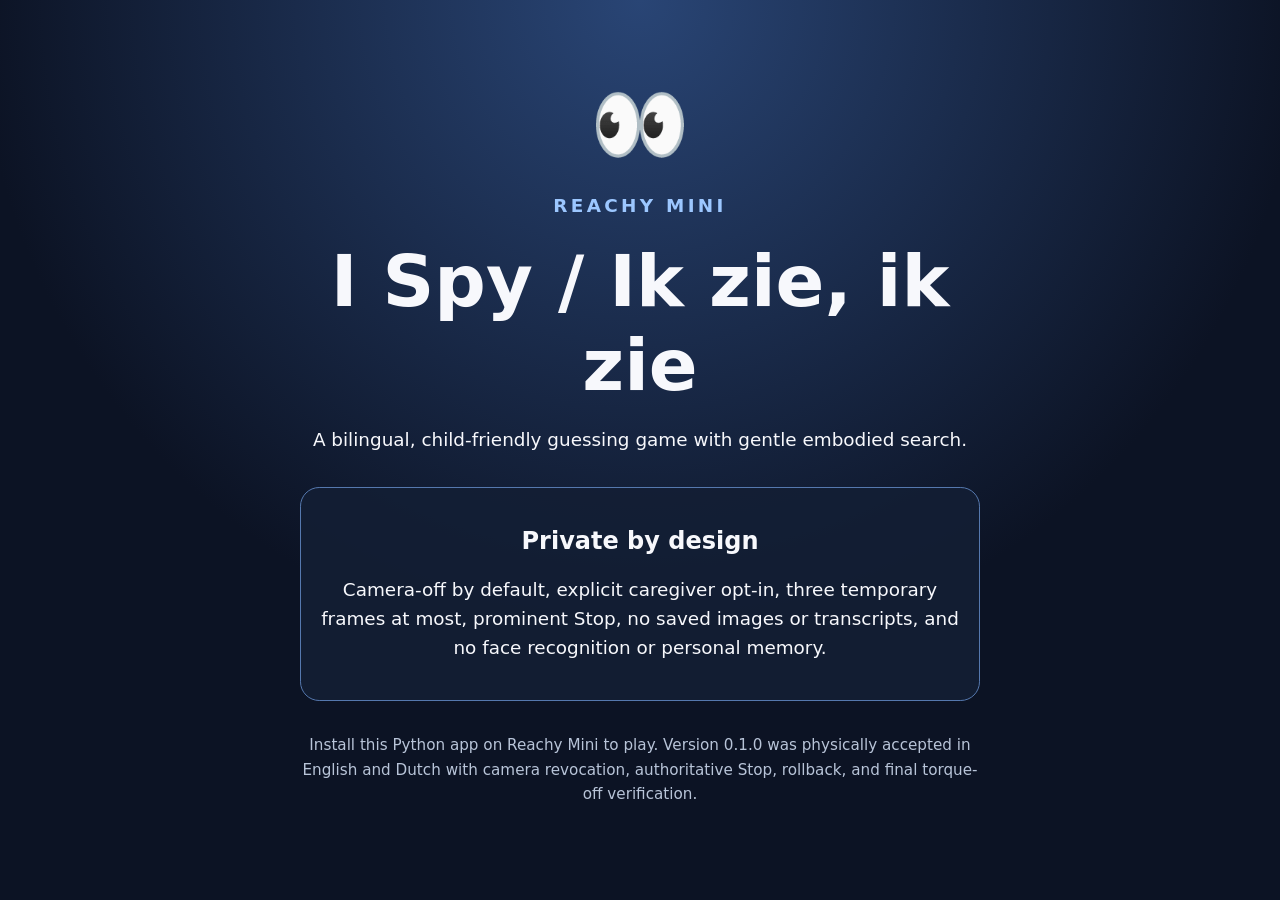
==== index.html @ d74400fb "feat: publish standalone Reachy Mini I Spy" ====
<!doctype html>
<html lang="en">
<head>
  <meta charset="utf-8">
  <meta name="viewport" content="width=device-width, initial-scale=1">
  <title>Reachy Mini I Spy</title>
  <link rel="stylesheet" href="style.css">
</head>
<body>
  <main>
    <span class="eyes">👀</span>
    <p class="eyebrow">Reachy Mini</p>
    <h1>I Spy / Ik zie, ik zie</h1>
    <p>A bilingual, child-friendly guessing game with gentle embodied search.</p>
    <section>
      <h2>Private by design</h2>
      <p>Camera-off by default, explicit caregiver opt-in, three temporary frames at most, prominent Stop, no saved images or transcripts, and no face recognition or personal memory.</p>
    </section>
    <p class="note">Install this Python app on Reachy Mini to play. Version 0.1.0 was physically accepted in English and Dutch with camera revocation, authoritative Stop, rollback, and final torque-off verification.</p>
  </main>
</body>
</html>
---- style.css ----
:root { font-family: Inter, system-ui, sans-serif; color: #f7f8fc; background: #0c1324; }
body { margin: 0; min-height: 100vh; display: grid; place-items: center; background: radial-gradient(circle at top, #294575, #0c1324 60%); }
main { width: min(90%, 680px); padding: 3rem 1rem; text-align: center; }
.eyes { font-size: 5rem; }
.eyebrow { color: #9cc7ff; text-transform: uppercase; letter-spacing: .18em; font-weight: 800; }
h1 { font-size: clamp(2.4rem, 8vw, 4.5rem); margin: .3rem 0 1rem; }
p { font-size: 1.15rem; line-height: 1.6; }
section { margin: 2rem 0; padding: 1.2rem; border: 1px solid #5578ae; border-radius: 1.2rem; background: #131e35dd; }
.note { color: #b8c4d8; font-size: .95rem; }
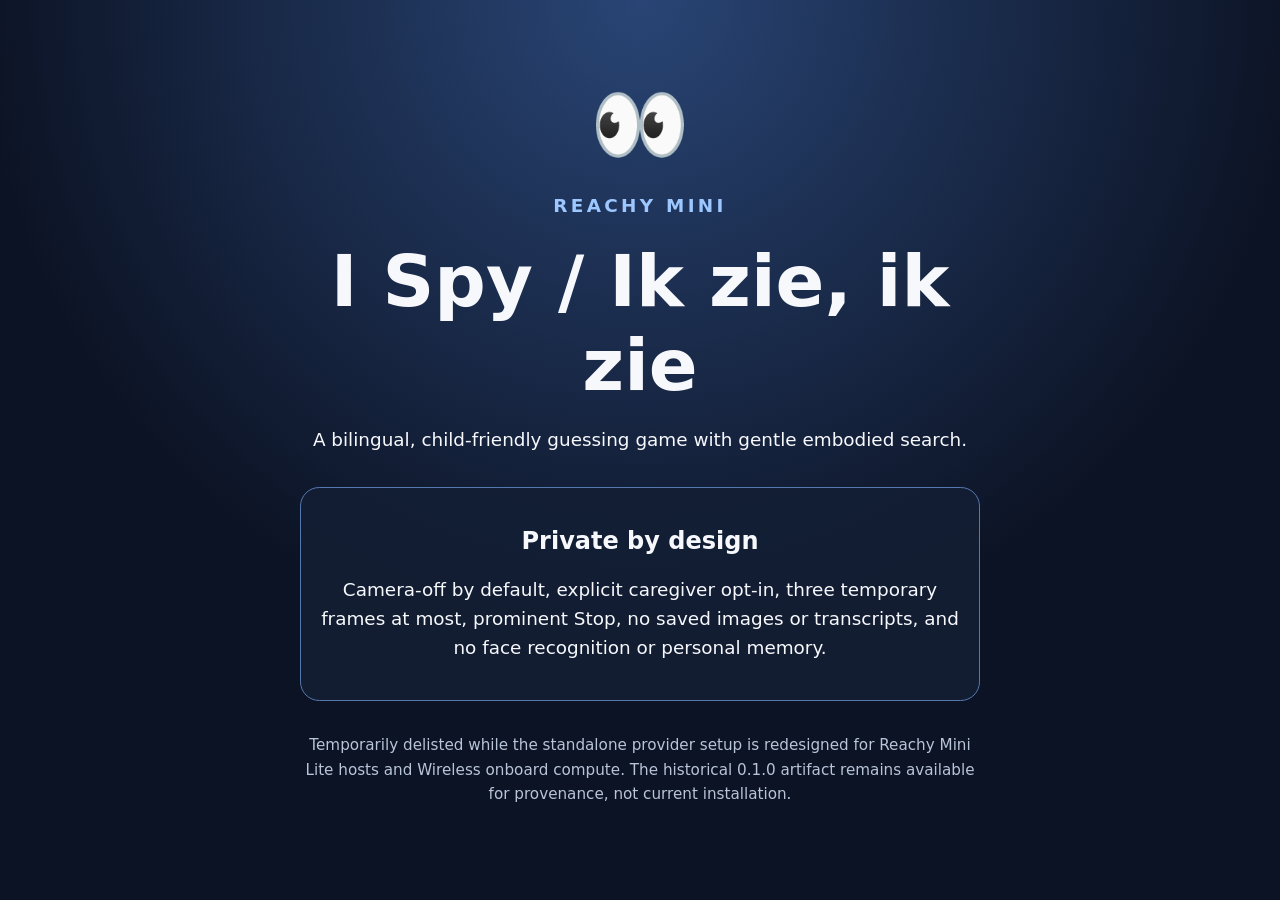
==== commit 7ebf73eb: "feat: make I Spy providers self-contained" ====
--- a/index.html
+++ b/index.html
@@ -16,7 +16,7 @@
       <h2>Private by design</h2>
       <p>Camera-off by default, explicit caregiver opt-in, three temporary frames at most, prominent Stop, no saved images or transcripts, and no face recognition or personal memory.</p>
     </section>
-    <p class="note">Install this Python app on Reachy Mini to play. Version 0.1.0 was physically accepted in English and Dutch with camera revocation, authoritative Stop, rollback, and final torque-off verification.</p>
+    <p class="note">Temporarily delisted while the standalone provider setup is redesigned for Reachy Mini Lite hosts and Wireless onboard compute. The historical 0.1.0 artifact remains available for provenance, not current installation.</p>
   </main>
 </body>
 </html>
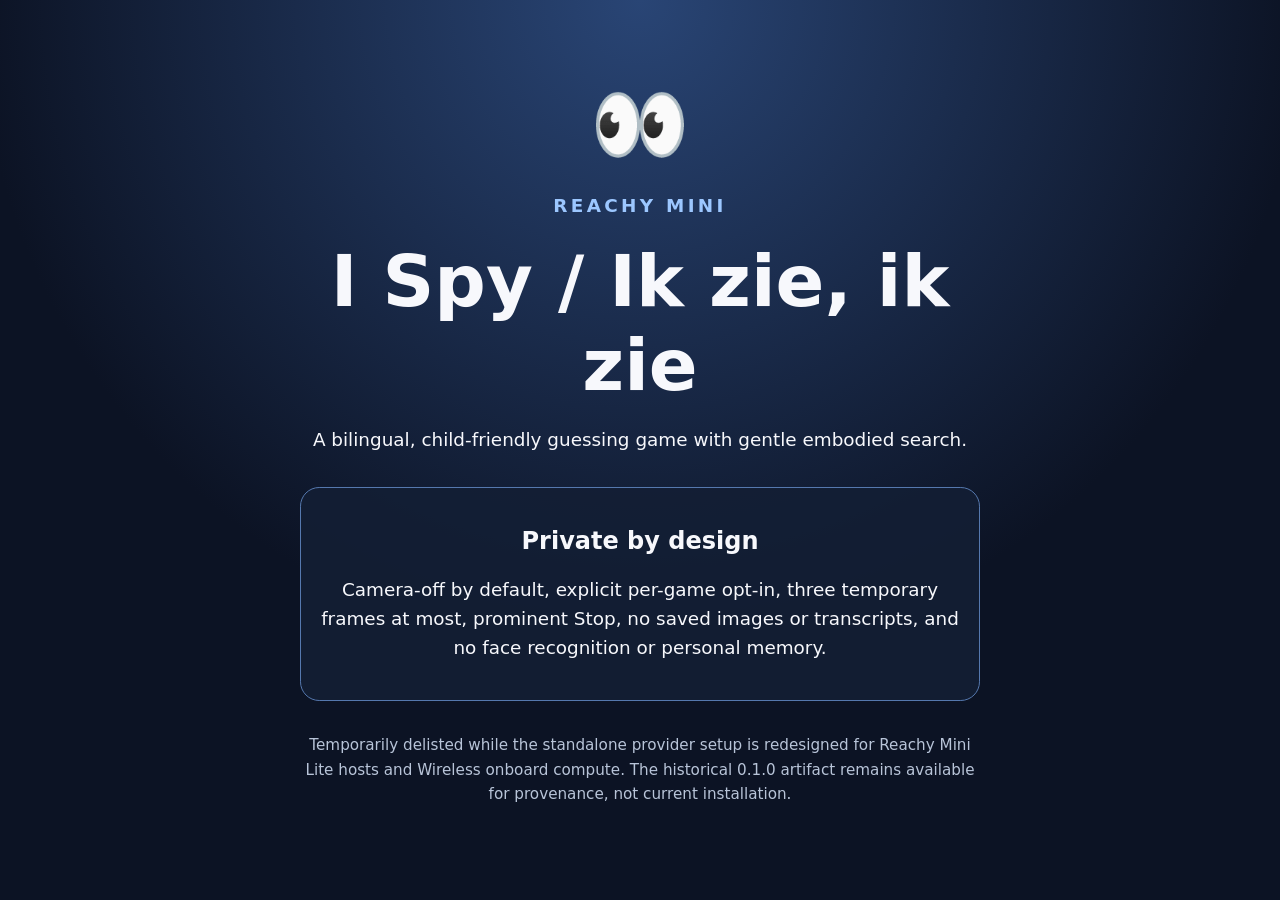
==== commit 5962d351: "refactor: remove caregiver auth flow" ====
--- a/index.html
+++ b/index.html
@@ -14,7 +14,7 @@
     <p>A bilingual, child-friendly guessing game with gentle embodied search.</p>
     <section>
       <h2>Private by design</h2>
-      <p>Camera-off by default, explicit caregiver opt-in, three temporary frames at most, prominent Stop, no saved images or transcripts, and no face recognition or personal memory.</p>
+      <p>Camera-off by default, explicit per-game opt-in, three temporary frames at most, prominent Stop, no saved images or transcripts, and no face recognition or personal memory.</p>
     </section>
     <p class="note">Temporarily delisted while the standalone provider setup is redesigned for Reachy Mini Lite hosts and Wireless onboard compute. The historical 0.1.0 artifact remains available for provenance, not current installation.</p>
   </main>
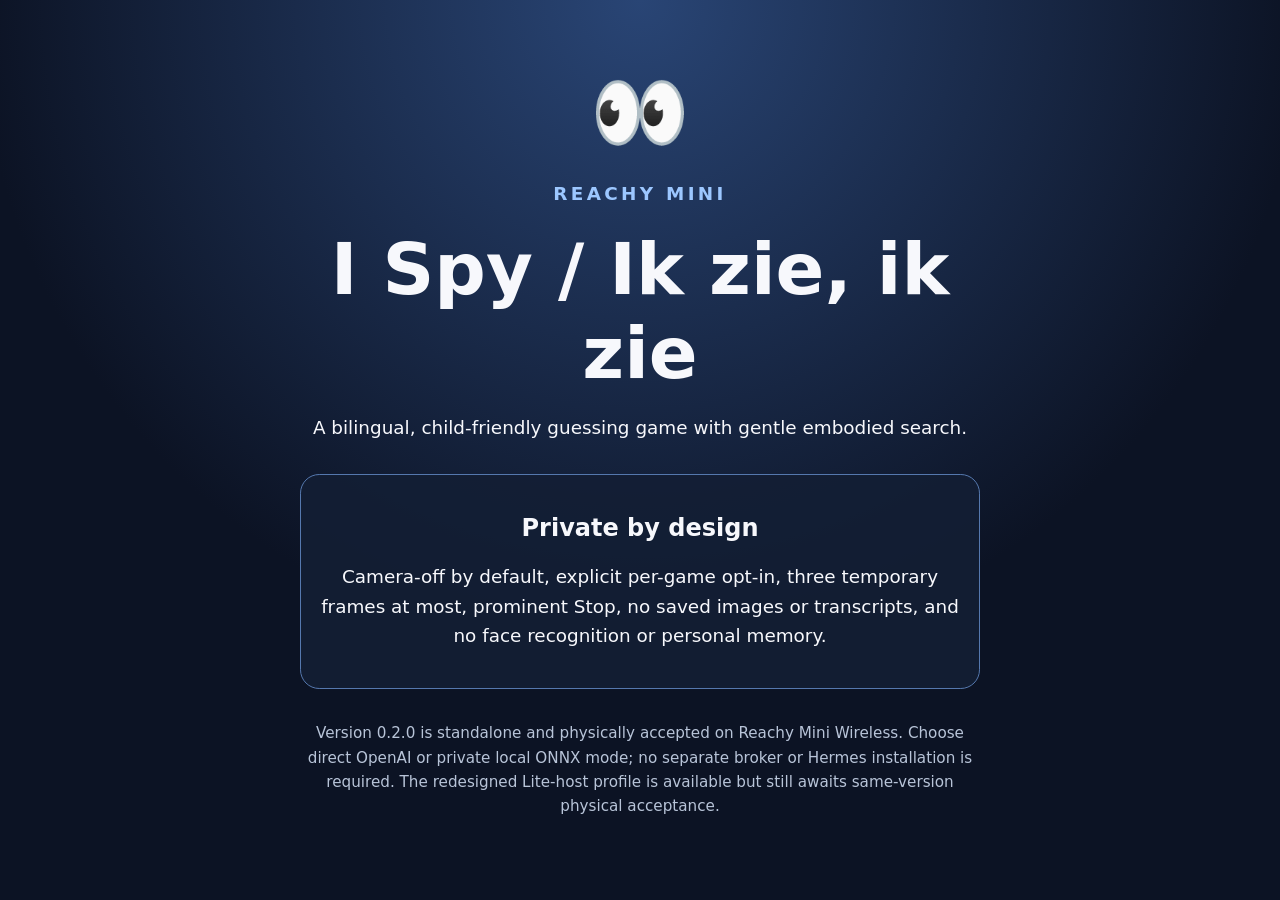
==== commit d76aab0d: "release: prepare standalone 0.2.0" ====
--- a/index.html
+++ b/index.html
@@ -16,7 +16,7 @@
       <h2>Private by design</h2>
       <p>Camera-off by default, explicit per-game opt-in, three temporary frames at most, prominent Stop, no saved images or transcripts, and no face recognition or personal memory.</p>
     </section>
-    <p class="note">Temporarily delisted while the standalone provider setup is redesigned for Reachy Mini Lite hosts and Wireless onboard compute. The historical 0.1.0 artifact remains available for provenance, not current installation.</p>
+    <p class="note">Version 0.2.0 is standalone and physically accepted on Reachy Mini Wireless. Choose direct OpenAI or private local ONNX mode; no separate broker or Hermes installation is required. The redesigned Lite-host profile is available but still awaits same-version physical acceptance.</p>
   </main>
 </body>
 </html>
